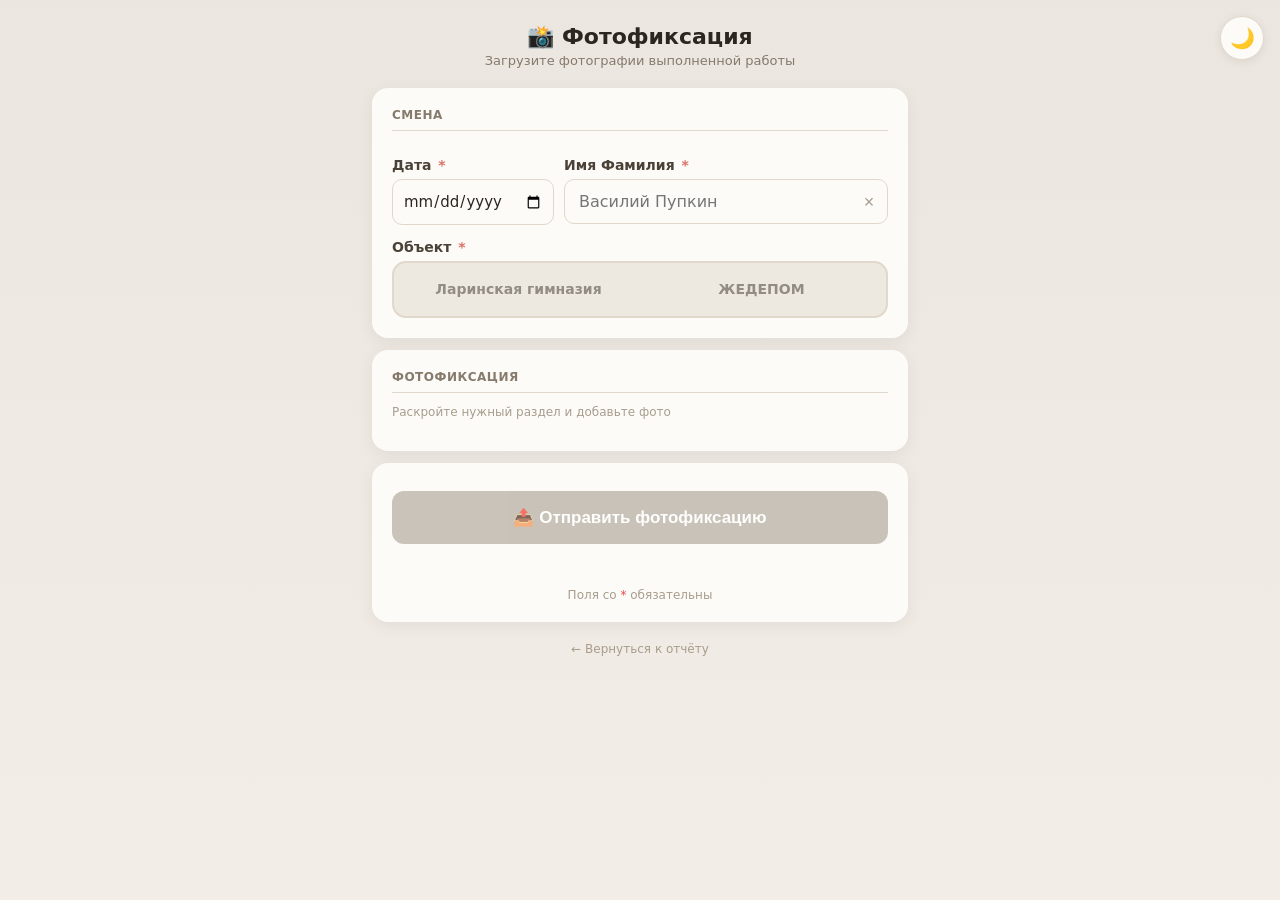
==== photos.html @ bc59283d "Create photos.html" ====
<!DOCTYPE html>
<html lang="ru">
<head>
<meta charset="UTF-8">
<meta name="viewport" content="width=device-width, initial-scale=1">
<title>Фотофиксация</title>
<link rel="stylesheet" href="style.css">
</head>
<body>

<button class="theme-toggle" id="theme-toggle" type="button" title="Сменить тему">
  <span id="theme-icon">🌙</span>
</button>

<div class="header">
  <h1>📸 Фотофиксация</h1>
  <p>Загрузите фотографии выполненной работы</p>
</div>

<!-- ============ КАРТОЧКА 1: СМЕНА ============ -->
<div class="card">
  <div class="section-title">Смена</div>

  <div class="row">
    <div class="col-1">
      <label>Дата <span class="req-star">*</span></label>
      <input type="date" id="date" class="req-field">
    </div>
    <div class="col-2">
      <label>Имя Фамилия <span class="req-star">*</span></label>
      <div class="field-with-clear">
        <input type="text" id="name" class="req-field"
               placeholder="Василий Пупкин"
               autocomplete="name" autocapitalize="words" spellcheck="false"
               maxlength="40">
        <button type="button" class="field-clear" id="clear-name" title="Очистить">×</button>
      </div>
      <div class="field-error" id="err-name">Введите Имя и Фамилию — ровно 2 слова</div>
    </div>
  </div>

  <label>Объект <span class="req-star">*</span></label>
  <div class="segmented" id="object-segmented">
    <input type="hidden" id="object" class="req-field" value="">
    <span class="segmented-hint">🔒 Введите имя</span>
    <button type="button" class="segmented-btn" data-value="Ларинская гимназия">Ларинская гимназия</button>
    <button type="button" class="segmented-btn" data-value="ЖЕДЕПОМ">ЖЕДЕПОМ</button>
  </div>
  <div class="field-error" id="err-object">Заполните это поле</div>
</div>

<!-- ============ КАРТОЧКА 2: ФОТОФИКСАЦИЯ ============ -->
<div class="card" id="photo-works-card">
  <div class="section-title">Фотофиксация</div>
  <p class="hint-small" style="margin:0 0 12px">
    Раскройте нужный раздел и добавьте фото
  </p>
  <div id="photo-works-container"></div>
</div>

<!-- ============ КАРТОЧКА 3: ОТПРАВКА ============ -->
<div class="card">
  <button class="submit" id="btn-send" onclick="sendPhotos()" disabled>📤 Отправить фотофиксацию</button>
  <div id="msg"></div>
  <p class="hint">Поля со <span style="color:#ef4444">*</span> обязательны</p>
</div>

<div class="footer">
  <a href="index.html" style="color: var(--text-hint); text-decoration: none;">
    ← Вернуться к отчёту
  </a>
</div>

<!-- ============ ЭКРАН ПРОВЕРКИ ============ -->
<div class="review-overlay" id="review-overlay">
  <div class="review-modal">
    <div class="review-header">
      <div class="review-title">Проверьте фотофиксацию</div>
      <div class="review-subtitle" id="review-subtitle">—</div>
    </div>
    <div class="review-body" id="review-body"></div>
    <div class="review-footer">
      <button type="button" class="review-btn review-btn-edit" id="review-edit">✏️ Изменить</button>
      <button type="button" class="review-btn review-btn-send" id="review-send">✅ Отправить</button>
    </div>
  </div>
</div>

<!-- ============ ПРОГРЕСС (БЛОКИРУЮЩИЙ) ============ -->
<div class="progress-overlay" id="progress-overlay">
  <div class="progress-spinner"></div>
  <div class="progress-title">Загружаем фото</div>
  <div class="progress-counter" id="progress-counter">0 из 0</div>
</div>

<!-- ============ ОКНО УСПЕХА ============ -->
<div class="success-overlay" id="success-overlay">
  <div class="success-box">
    <div class="success-check">✓</div>
    <div class="success-title">Фотографии отправлены</div>
    <div class="success-sub" id="success-sub"></div>
    <button type="button" class="success-btn" id="success-close" title="Закрыть">👍</button>
    <div class="success-hint">Нажмите, чтобы закрыть</div>
  </div>
</div>

<div class="toast" id="toast"></div>

<script src="photos.js"></script>
</body>
</html>
---- style.css ----
/* ============================================ */
/*  ТЕМА — ПЕРЕМЕННЫЕ                           */
/* ============================================ */
:root {
  --bg-grad-1: #ebe6df;
  --bg-grad-2: #f2ede6;
  --card-bg: #fdfbf7;
  --card-shadow: 0 4px 16px rgba(80, 70, 60, .08);
  --text-main: #2b2620;
  --text-label: #4a4137;
  --text-title: #857a6c;
  --text-hint: #a89d8e;
  --border: #e0d8cb;
  --border-focus: #4f7dd6;
  --input-bg: #fdfbf7;
  --input-disabled-bg: #ede8e0;
  --input-disabled-color: #a89d8e;
  --input-disabled-border: #d8cfc0;
  --red-bg: #fbeeec;
  --red-border: #d97368;
  --red-shadow: rgba(217, 115, 104, .10);
  --red-focus: #c2544a;
  --green-bg: #eaf3eb;
  --green-border: #6ea878;
  --green-shadow: rgba(110, 168, 120, .08);
  --green-focus: #548960;
  --yellow-bg: #fbf1d4;
  --yellow-border: #d9a94a;
  --yellow-shadow: rgba(217, 169, 74, .12);
  --yellow-text: #7a5a10;
  --btn-from: #4f7dd6;
  --btn-to: #3c66b8;
  --btn-shadow: rgba(79, 125, 214, .3);
  --toggle-bg: #fdfbf7;
  --toggle-border: #e0d8cb;
  --toggle-shadow: 0 2px 8px rgba(80, 70, 60, .10);
  --hover-bg: rgba(79, 125, 214, .08);
}

body.dark {
  --bg-grad-1: #1c2029;
  --bg-grad-2: #232833;
  --card-bg: #2a303b;
  --card-shadow: 0 4px 16px rgba(0, 0, 0, .30);
  --text-main: #e6e3dd;
  --text-label: #c4c0b8;
  --text-title: #8f8b83;
  --text-hint: #6e6a63;
  --border: #3a4150;
  --border-focus: #6a9bea;
  --input-bg: #1f242e;
  --input-disabled-bg: #2a303b;
  --input-disabled-color: #6e6a63;
  --input-disabled-border: #3a4150;
  --red-bg: #3a2523;
  --red-border: #e0796e;
  --red-shadow: rgba(224, 121, 110, .18);
  --red-focus: #f08a7f;
  --green-bg: #1e2e24;
  --green-border: #6ea878;
  --green-shadow: rgba(110, 168, 120, .18);
  --green-focus: #82c48e;
  --yellow-bg: #3a2e14;
  --yellow-border: #d9a94a;
  --yellow-shadow: rgba(217, 169, 74, .20);
  --yellow-text: #f0c46a;
  --btn-from: #5b8be0;
  --btn-to: #4a76c8;
  --btn-shadow: rgba(91, 139, 224, .4);
  --toggle-bg: #2a303b;
  --toggle-border: #3a4150;
  --toggle-shadow: 0 2px 8px rgba(0, 0, 0, .4);
  --hover-bg: rgba(106, 155, 234, .12);
}

* { box-sizing: border-box; -webkit-tap-highlight-color: transparent; }

body {
  font-family: -apple-system, BlinkMacSystemFont, system-ui, sans-serif;
  max-width: 560px;
  margin: 0 auto;
  padding: 12px;
  background: linear-gradient(180deg, var(--bg-grad-1) 0%, var(--bg-grad-2) 100%);
  background-attachment: fixed;
  color: var(--text-main);
  min-height: 100vh;
  transition: background .3s, color .3s;
}
body.app-blocked { overflow: hidden; overscroll-behavior: none; }

/* ============================================ */
/*  КНОПКИ-ИНСТРУМЕНТЫ                           */
/* ============================================ */
.theme-toggle {
  position: fixed;
  top: 16px; right: 16px;
  width: 44px; height: 44px;
  border-radius: 50%;
  border: 1.5px solid var(--toggle-border);
  background: var(--toggle-bg);
  box-shadow: var(--toggle-shadow);
  cursor: pointer;
  font-size: 20px;
  display: flex; align-items: center; justify-content: center;
  z-index: 200;
  transition: transform .15s, background .2s, border-color .2s;
}
.theme-toggle:hover { transform: scale(1.08); }
.theme-toggle:active { transform: scale(.94); }

.scroll-top {
  position: fixed;
  bottom: 20px; right: 16px;
  width: 48px; height: 48px;
  border-radius: 50%;
  border: 1.5px solid var(--border);
  background: var(--card-bg);
  color: var(--text-main);
  font-size: 22px; font-weight: 700; line-height: 1;
  display: none;
  align-items: center; justify-content: center;
  cursor: pointer;
  box-shadow: 0 4px 16px rgba(15, 23, 42, .18);
  z-index: 150;
}
.scroll-top.show { display: flex; }
.scroll-top:active { transform: scale(.94); }
body.dark .scroll-top { box-shadow: 0 4px 16px rgba(0, 0, 0, .5); }

/* ============================================ */
/*  ПРОГРЕСС                                     */
/* ============================================ */
.progress-overlay {
  position: fixed;
  inset: 0;
  display: none;
  flex-direction: column;
  align-items: center;
  justify-content: center;
  gap: 20px;
  background: rgba(15, 23, 42, .72);
  backdrop-filter: blur(4px);
  -webkit-backdrop-filter: blur(4px);
  z-index: 500;
  color: #fff;
  padding: 20px;
}
.progress-overlay.show { display: flex; }

.progress-spinner {
  width: 64px; height: 64px;
  border-radius: 50%;
  border: 5px solid rgba(255, 255, 255, .22);
  border-top-color: #ffffff;
  animation: spin .9s linear infinite;
}
@keyframes spin { to { transform: rotate(360deg); } }

.progress-title { font-size: 22px; font-weight: 700; letter-spacing: .5px; }
.progress-counter { font-size: 16px; font-weight: 600; opacity: .9; font-variant-numeric: tabular-nums; }

/* ============================================ */
/*  ОБЩИЙ КАРКАС                                 */
/* ============================================ */
.header { text-align: center; padding: 12px 0 20px; }
.header h1 { font-size: 22px; margin: 0 0 4px; color: var(--text-main); }
.header p { font-size: 13px; color: var(--text-title); margin: 0; }

.card {
  background: var(--card-bg);
  padding: 20px;
  border-radius: 16px;
  box-shadow: var(--card-shadow);
  margin-bottom: 12px;
  transition: background .3s, box-shadow .3s;
}

.section-title {
  font-size: 12px; font-weight: 700; letter-spacing: .5px;
  text-transform: uppercase; color: var(--text-title);
  margin: 0 0 12px; padding-bottom: 8px;
  border-bottom: 1px solid var(--border);
}

.section-subtitle {
  font-size: 12px; font-weight: 700; letter-spacing: .5px;
  text-transform: uppercase; color: var(--text-title);
  margin: 18px 0 10px; padding-bottom: 6px;
  border-bottom: 1px dashed var(--border);
}

/* ============================================ */
/*  ПОЛЯ / LABEL                                 */
/* ============================================ */
label {
  display: block;
  margin-top: 14px; margin-bottom: 6px;
  font-weight: 600; font-size: 14px;
  color: var(--text-label);
}
.req-star { color: #d97368; margin-left: 2px; }

input[type="text"], input[type="date"], input[type="number"], textarea {
  width: 100%;
  padding: 12px 14px;
  border: 1.5px solid var(--border);
  border-radius: 10px;
  font-size: 16px;
  font-family: inherit;
  background: var(--input-bg);
  color: var(--text-main);
  transition: border-color .2s, box-shadow .2s, background .2s, color .2s;
}
input[type="text"]:focus, input[type="date"]:focus,
input[type="number"]:focus, textarea:focus {
  outline: none;
  border-color: var(--border-focus);
  box-shadow: 0 0 0 3px rgba(79, 125, 214, .18);
}
input[type="date"] { padding: 12px 10px; font-size: 15px; }
body.dark input[type="date"]::-webkit-calendar-picker-indicator { filter: invert(1); }

input:disabled, textarea:disabled {
  background: var(--input-disabled-bg);
  color: var(--input-disabled-color);
  cursor: not-allowed;
  border: 1.5px dashed var(--input-disabled-border);
  box-shadow: none;
  font-style: italic;
}
input:disabled::placeholder { color: var(--input-disabled-color); font-style: italic; }

input.req-field.is-empty {
  background: var(--red-bg);
  border-color: var(--red-border);
  border-width: 2px;
  box-shadow: 0 0 0 3px var(--red-shadow);
}
input.req-field.is-empty:focus { border-color: var(--red-focus); }
input.req-field.is-filled {
  background: var(--green-bg);
  border-color: var(--green-border);
  border-width: 2px;
  box-shadow: 0 0 0 3px var(--green-shadow);
}
input.req-field.is-invalid {
  background: var(--red-bg);
  border-color: var(--red-border);
  border-width: 2px;
}

.row { display: flex; gap: 10px; align-items: flex-start; }
.row > .col-1 { flex: 1 1 0; min-width: 0; }
.row > .col-2 { flex: 2 1 0; min-width: 0; }

@media (max-width: 520px) {
  .row > .col-1 { flex: 0 0 88px; max-width: 88px; }
  .row > .col-2 { flex: 1 1 auto; min-width: 0; }
  #date {
    padding: 12px 2px;
    font-size: 11px;
    min-width: 0;
    max-width: 88px;
    letter-spacing: 0;
  }
  body.dark input[type="date"]::-webkit-calendar-picker-indicator {
    margin-left: 0;
    padding: 0;
  }
}

.field-with-clear { position: relative; display: block; }
.field-with-clear input { width: 100%; padding-right: 38px; }
.field-with-clear .field-clear {
  position: absolute; right: 6px; top: 50%; transform: translateY(-50%);
}
.field-clear {
  width: 26px; height: 26px; padding: 0;
  border: none; background: transparent;
  color: var(--text-hint); font-size: 18px; font-weight: 500; line-height: 1;
  cursor: pointer; border-radius: 50%;
  display: inline-flex; align-items: center; justify-content: center;
  flex-shrink: 0;
  transition: background .15s, color .15s;
}
.field-clear:hover { background: var(--input-disabled-bg); color: var(--text-main); }

input.req-field.is-partial,
.mentor-name-input.is-partial {
  background: var(--yellow-bg);
  border-color: var(--yellow-border);
  border-width: 2px;
  box-shadow: 0 0 0 3px var(--yellow-shadow);
  color: var(--yellow-text);
  font-style: normal;
}
.mentor-name-input.is-empty {
  background: var(--red-bg);
  border-color: var(--red-border);
  border-width: 2px;
  box-shadow: 0 0 0 3px var(--red-shadow);
}
.mentor-name-input.is-filled {
  background: var(--green-bg);
  border-color: var(--green-border);
  border-width: 2px;
  box-shadow: 0 0 0 3px var(--green-shadow);
}

.field-error {
  display: none;
  font-size: 13px; color: #c2544a; font-weight: 600;
  margin-top: 4px;
}
.field-error.show { display: block; }
.hint-small { font-size: 12px; color: var(--text-hint); margin-top: 4px; }

/* ============================================ */
/*  SEGMENTED CONTROL                            */
/* ============================================ */
.segmented {
  display: flex; gap: 6px; width: 100%;
  padding: 6px;
  border: 2px solid var(--border);
  border-radius: 14px;
  background: var(--input-disabled-bg);
  transition: border-color .2s, box-shadow .2s, background .2s;
}
.segmented-btn {
  flex: 1 1 0; min-width: 0;
  padding: 12px 6px;
  border: none; border-radius: 10px;
  background: transparent;
  color: var(--text-label);
  font-family: inherit; font-size: 14px;
  font-weight: 600; line-height: 1.2;
  text-align: center; cursor: pointer;
  user-select: none;
  -webkit-appearance: none; appearance: none;
  opacity: .55;
  word-break: break-word; overflow-wrap: break-word;
  transition: background .18s, color .18s, opacity .18s, box-shadow .2s, transform .1s;
}
.segmented-btn:hover:not(.active) {
  opacity: .85; color: var(--text-main); background: var(--hover-bg);
}
.segmented-btn:active { transform: scale(.97); }
.segmented-btn.active {
  background: linear-gradient(135deg, var(--btn-from), var(--btn-to));
  color: #fff; opacity: 1; font-weight: 700;
  box-shadow: 0 2px 8px var(--btn-shadow);
}
.segmented-btn:disabled {
  opacity: .45; cursor: not-allowed;
}
.segmented.is-empty {
  border-color: var(--red-border);
  background: var(--red-bg);
  box-shadow: 0 0 0 3px var(--red-shadow);
}
.segmented.is-empty .segmented-btn:not(.active) { color: #c2544a; opacity: .8; }
.segmented.is-empty .segmented-btn:not(.active):hover { background: rgba(217, 115, 104, .1); }
body.dark .segmented.is-empty .segmented-btn:not(.active) { color: #f0a5a5; }
.segmented.is-filled {
  border-color: var(--green-border);
  box-shadow: 0 0 0 3px var(--green-shadow);
}

.segmented-hint {
  display: none;
  width: 100%;
  padding: 12px 8px;
  text-align: center;
  font-size: 14px; font-style: italic;
  color: var(--text-hint);
  user-select: none;
}
.segmented.segmented-disabled {
  background: var(--input-disabled-bg);
  border-style: dashed;
  border-color: var(--input-disabled-border);
  box-shadow: none;
}
.segmented.segmented-disabled .segmented-hint { display: block; }
.segmented.segmented-disabled .segmented-btn  { display: none; }

.segmented.segmented-floors {
  flex-direction: row;
  flex-wrap: wrap;
  align-items: stretch;
  gap: 4px;
}
.segmented.segmented-floors .segmented-btn {
  flex: 1 1 auto;
  min-width: 48px;
  padding: 10px 6px;
  font-size: 13px;
}
.segmented.segmented-floors .segmented-hint { flex: 1 1 100%; }

/* ============================================ */
/*  АНИМАЦИИ                                     */
/* ============================================ */
@keyframes shake {
  0%, 100% { transform: translateX(0); }
  20% { transform: translateX(-6px); }
  40% { transform: translateX(6px); }
  60% { transform: translateX(-4px); }
  80% { transform: translateX(4px); }
}
.shake { animation: shake .45s ease-in-out; }

@keyframes pulseAttention {
  0%, 100% { box-shadow: 0 0 0 4px rgba(217, 115, 104, .25); }
  50%      { box-shadow: 0 0 0 8px rgba(217, 115, 104, .65); }
}
.pulse-attention {
  animation: pulseAttention 0.6s ease-in-out 3;
  box-shadow: 0 0 0 4px rgba(217, 115, 104, .55) !important;
  border-color: #d97368 !important;
  border-radius: 10px;
}

/* ============================================ */
/*  ДОП. РАБОТЫ — ЗАБЛОКИРОВАННЫЙ БЛОК            */
/* ============================================ */
#additional-card.additional-block-disabled {
  opacity: .55;
  pointer-events: none;
}
#additional-card.additional-block-disabled::after {
  content: 'Сначала укажите имя и объект';
  display: block; margin-top: 12px;
  font-size: 11px; font-style: italic; color: var(--text-hint);
}
.additional-fields { display: flex; flex-direction: column; gap: 12px; }

/* ============================================ */
/*  АККОРДЕОН ОСНОВНЫХ РАБОТ                    */
/* ============================================ */
.accordion-item { margin-bottom: 10px; border-radius: 12px; }

.accordion-header {
  position: sticky;
  top: 0; z-index: 10;
  width: 100%;
  padding: 18px 16px;
  border: none; border-radius: 12px;
  background: linear-gradient(135deg, var(--input-disabled-bg), var(--input-bg));
  color: var(--text-main);
  font-family: inherit; font-size: 16px; font-weight: 700; letter-spacing: .3px;
  cursor: pointer;
  display: flex; align-items: center; gap: 12px;
  transition: filter .15s, transform .1s, box-shadow .15s;
  box-shadow: 0 2px 6px rgba(15, 23, 42, .06);
}
body.dark .accordion-header { box-shadow: 0 2px 6px rgba(0, 0, 0, .3); }
.accordion-header:hover:not(:disabled) { filter: brightness(1.05); }
.accordion-header:active:not(:disabled) { transform: scale(.99); }
.accordion-header:disabled {
  opacity: .45; cursor: not-allowed; box-shadow: none;
}

.accordion-header-demontazh {
  background: linear-gradient(135deg, #e8965a, #cc6f2b);
  color: #fff;
  box-shadow: 0 4px 14px rgba(204, 111, 43, .3);
}
body.dark .accordion-header-demontazh {
  background: linear-gradient(135deg, #cc6f2b, #a85818);
}
.accordion-header-montazh {
  background: linear-gradient(135deg, #6c9adc, #3d6bb0);
  color: #fff;
  box-shadow: 0 4px 14px rgba(61, 107, 176, .3);
}
body.dark .accordion-header-montazh {
  background: linear-gradient(135deg, #3d6bb0, #2e5a9a);
}

.acc-emoji { font-size: 20px; }
.acc-label { flex: 1 1 auto; text-align: left; }
.acc-arrow {
  font-size: 14px;
  transition: transform .25s ease;
  opacity: .9;
}
.accordion-header.expanded .acc-arrow { transform: rotate(180deg); }

.accordion-body {
  display: none;
  padding: 16px 4px 4px;
  animation: accOpen .25s ease;
}
.accordion-body.open { display: block; }

@keyframes accOpen {
  from { opacity: 0; transform: translateY(-6px); }
  to   { opacity: 1; transform: translateY(0); }
}

.accordion-item.main-block-locked .accordion-body {
  pointer-events: none;
  opacity: .5;
  user-select: none;
}
.accordion-item.main-block-locked .accordion-body input,
.accordion-item.main-block-locked .accordion-body button {
  cursor: not-allowed;
}
.accordion-item.main-block-locked .accordion-body::before {
  content: '🔒 Введите имя и объект';
  display: block;
  text-align: center;
  font-size: 12px; font-style: italic;
  color: var(--text-hint);
  padding: 8px 0 4px;
}

/* ============================================ */
/*  КНОПКА «ДОБАВИТЬ В ЖУРНАЛ»                   */
/* ============================================ */
.btn-add-journal {
  width: 100%;
  padding: 18px 16px;
  background: linear-gradient(135deg, #5fb26e, #3f8a4d);
  color: #fff;
  border: none; border-radius: 12px;
  font-family: inherit; font-size: 17px; font-weight: 700; letter-spacing: .3px;
  cursor: pointer;
  box-shadow: 0 4px 14px rgba(63, 138, 77, .35);
  transition: transform .1s, box-shadow .15s, filter .15s;
}
.btn-add-journal:hover:not(:disabled) { box-shadow: 0 6px 20px rgba(63, 138, 77, .5); filter: brightness(1.05); }
.btn-add-journal:active:not(:disabled) { transform: scale(.98); }
.btn-add-journal:disabled {
  cursor: not-allowed; opacity: .7; filter: grayscale(.3);
}
body.dark .btn-add-journal {
  background: linear-gradient(135deg, #5fb26e, #2f6e3d);
  box-shadow: 0 4px 14px rgba(63, 138, 77, .45);
}
body.dark .btn-add-journal:hover:not(:disabled) {
  box-shadow: 0 6px 20px rgba(63, 138, 77, .6);
}
#add-journal-card { padding: 14px; }

/* ============================================ */
/*  ЖУРНАЛ                                      */
/* ============================================ */
.journal-building-title {
  font-size: 11px; font-weight: 700; letter-spacing: .8px;
  text-transform: uppercase; color: var(--border-focus);
  margin: 14px 0 8px; padding-bottom: 6px;
  border-bottom: 1px dashed var(--border);
}
.journal-building-title:first-child { margin-top: 0; }

.journal-subsection-title {
  font-size: 11px; font-weight: 700; letter-spacing: .5px;
  color: var(--text-title);
  margin: 10px 0 6px; padding-left: 2px;
}

.journal-count { font-weight: 700; color: var(--border-focus); margin-left: 4px; }
.journal-empty {
  text-align: center; padding: 24px 8px;
  font-size: 13px; color: var(--text-hint); font-style: italic;
}
.journal-entry {
  border: 1.5px solid var(--border);
  border-radius: 12px;
  padding: 12px;
  margin-bottom: 10px;
  background: var(--input-disabled-bg);
  transition: border-color .2s, background .2s;
}
.journal-entry:last-child { margin-bottom: 0; }
.journal-entry-header {
  display: flex; align-items: flex-start; justify-content: space-between;
  gap: 8px; margin-bottom: 6px;
}
.journal-entry-title {
  font-size: 14px; font-weight: 700; color: var(--text-main);
  flex: 1 1 auto; word-break: break-word;
}
.journal-entry-actions { display: flex; gap: 6px; flex: 0 0 auto; }
.journal-btn {
  width: 32px; height: 32px;
  border: 1.5px solid var(--border); border-radius: 8px;
  background: var(--card-bg); cursor: pointer; font-size: 14px;
  display: flex; align-items: center; justify-content: center;
  transition: background .15s, border-color .15s, transform .1s;
}
.journal-btn:hover { border-color: var(--border-focus); }
.journal-btn:active { transform: scale(.94); }
.journal-btn-edit:hover { background: var(--hover-bg); }
.journal-btn-del:hover { background: var(--red-bg); border-color: var(--red-border); }
.journal-entry-meta {
  font-size: 12px; font-weight: 600; color: var(--border-focus); margin-bottom: 8px;
}
.journal-entry-materials {
  display: flex; flex-direction: column; gap: 4px;
  padding-top: 6px; border-top: 1px dashed var(--border);
}
.journal-entry-mat {
  display: flex; justify-content: space-between; gap: 8px;
  font-size: 12px; color: var(--text-label);
}
.jm-name {
  flex: 1 1 auto; min-width: 0;
  overflow: hidden; text-overflow: ellipsis; white-space: nowrap;
}
.jm-qty { flex: 0 0 auto; font-weight: 700; color: var(--text-main); white-space: nowrap; }

/* ============================================ */
/*  ОТПРАВКА / MSG                               */
/* ============================================ */
button.submit {
  margin-top: 8px; width: 100%; padding: 16px;
  background: linear-gradient(135deg, var(--btn-from), var(--btn-to));
  color: #fff; border: none; border-radius: 12px;
  font-size: 17px; font-weight: 700; cursor: pointer;
  box-shadow: 0 4px 12px var(--btn-shadow);
  transition: transform .1s;
}
button.submit:active:not(:disabled) { transform: scale(.98); }
button.submit:disabled {
  background: #b8b0a4; box-shadow: none; cursor: not-allowed; opacity: .75;
}
body.dark button.submit:disabled { background: #4a4d56; }

#msg {
  margin-top: 14px; text-align: center; font-weight: 600;
  min-height: 22px; font-size: 15px;
}
.ok { color: #3f8a4d; }
body.dark .ok { color: #82c48e; }
.err { color: #c2544a; }
body.dark .err { color: #f08a7f; }

.hint { text-align: center; font-size: 12px; color: var(--text-hint); margin: 8px 0 0; }
.footer { text-align: center; padding: 8px 0 24px; font-size: 12px; color: var(--text-hint); }

body, .card, input, label, .section-title {
  transition: background-color .3s, color .3s, border-color .3s;
}

input[type="date"].is-old-date {
  background: #fbf1d4; border-color: #d9a94a; border-width: 2px;
  box-shadow: 0 0 0 3px rgba(217, 169, 74, .12);
  color: #7a5a10; font-weight: 600;
}
body.dark input[type="date"].is-old-date {
  background: #3a2e14; border-color: #d9a94a; color: #f0c46a;
  box-shadow: 0 0 0 3px rgba(217, 169, 74, .18);
}

.toast {
  position: fixed; bottom: 80px; left: 50%;
  transform: translateX(-50%) translateY(120px);
  background: #3f8a4d; color: #fff;
  padding: 12px 20px; border-radius: 10px;
  font-size: 14px; font-weight: 600;
  box-shadow: 0 8px 24px rgba(0, 0, 0, .25);
  z-index: 300; opacity: 0; pointer-events: none;
  transition: transform .3s ease, opacity .3s ease;
  max-width: 90vw; text-align: center;
}
.toast.show { transform: translateX(-50%) translateY(0); opacity: 1; }
body.dark .toast { background: #5fb26e; color: #16281a; }

/* ============================================ */
/*  ПОМЕЩЕНИЯ / ПРЕФИКС                          */
/* ============================================ */
.room-wrap { display: flex; align-items: stretch; gap: 6px; }
.room-wrap input.req-field { flex: 1 1 0; min-width: 0; }
.room-prefix {
  display: inline-flex; align-items: center;
  padding: 0 10px; border-radius: 10px;
  background: var(--input-disabled-bg);
  border: 1.5px solid var(--border);
  color: var(--text-label);
  font-size: 16px; font-weight: 700;
  user-select: none; flex-shrink: 0;
}

.zadelka-separator {
  margin: 16px 0 4px; padding: 6px 0;
  font-size: 12px; font-weight: 700; letter-spacing: .5px;
  text-transform: uppercase; color: var(--border-focus);
  border-top: 1px dashed var(--border);
}

.zadelka-remove-btn {
  display: inline-flex; align-items: center;
  padding: 4px 10px; margin-bottom: 8px;
  border: 1.5px solid var(--red-border); border-radius: 8px;
  background: var(--red-bg); color: var(--red-border);
  font-family: inherit; font-size: 12px; font-weight: 600;
  cursor: pointer; transition: background .15s, transform .1s;
}
.zadelka-remove-btn:hover { background: rgba(217, 115, 104, .18); }
.zadelka-remove-btn:active { transform: scale(.97); }

/* ============================================ */
/*  КНОПКИ ЭТАЖЕЙ / ОБЛАСТИ                      */
/* ============================================ */
.loc-floor-btn {
  flex: 0 0 auto;
  padding: 6px 10px;
  border: 1.5px solid var(--border);
  border-radius: 8px;
  background: var(--input-bg);
  color: var(--text-label);
  font-family: inherit; font-size: 12px; font-weight: 600;
  cursor: pointer;
  transition: background .15s, border-color .15s, color .15s, transform .1s;
}
.loc-floor-btn:hover { background: var(--hover-bg); }
.loc-floor-btn:active { transform: scale(.96); }
.loc-floor-btn.active {
  background: linear-gradient(135deg, var(--btn-from), var(--btn-to));
  border-color: transparent;
  color: #fff;
  box-shadow: 0 2px 6px var(--btn-shadow);
}
.loc-floor-btn.is-empty {
  border-color: var(--red-border);
  background: var(--red-bg);
}
.loc-floor-btn:disabled {
  opacity: .45; cursor: not-allowed;
}

.loc-room-input {
  width: auto;
  min-width: 84px;
  max-width: 100%;
  flex: 1 1 auto;
  padding: 6px 8px;
  border: 1.5px solid var(--border);
  border-radius: 8px;
  background: var(--input-bg);
  color: var(--text-main);
  font-family: inherit; font-size: 13px; font-weight: 600;
  text-align: left;
  transition: border-color .15s, background .15s, box-shadow .15s;
}
.loc-room-input:focus {
  outline: none;
  border-color: var(--border-focus);
  box-shadow: 0 0 0 3px rgba(79, 125, 214, .18);
}
.loc-room-input.is-empty {
  border-color: var(--red-border);
  background: var(--red-bg);
  border-width: 2px;
  box-shadow: 0 0 0 3px var(--red-shadow);
}
.loc-room-input:disabled {
  background: var(--input-disabled-bg);
  color: var(--input-disabled-color);
  border-style: dashed;
  font-style: italic;
}

@media (max-width: 520px) {
  .loc-room-input { min-width: 60px; }
  .loc-floor-btn { padding: 6px 8px; font-size: 11px; }

  .mat-line-room { flex: 1 1 100%; }

  .mat-line-qty {
    flex: 1 1 100%;
    justify-content: flex-start;
    flex-wrap: nowrap;
  }

  input.variant-input {
    flex: 0 0 44px; width: 44px; min-width: 44px; max-width: 44px;
    padding: 6px 2px;
    font-size: 13px;
  }
  .qty-btn { flex: 0 0 22px; width: 22px; height: 28px; font-size: 14px; }
  .variant-unit { flex: 0 0 14px; width: 14px; font-size: 11px; }
}

/* ============================================ */
/*  КОЛИЧЕСТВО / КНОПКИ ± / ПОЛЕ ВВОДА            */
/* ============================================ */
.qty-btn {
  flex: 0 0 26px; width: 26px; height: 30px; padding: 0;
  border: 1.5px solid var(--border); border-radius: 8px;
  background: var(--input-bg); color: var(--text-main);
  font-family: inherit; font-size: 16px; font-weight: 700; line-height: 1;
  cursor: pointer; display: inline-flex; align-items: center; justify-content: center;
  transition: background .15s, border-color .15s, color .15s, transform .1s;
}
.qty-btn:hover:not(:disabled) { background: var(--hover-bg); border-color: var(--border-focus); color: var(--border-focus); }
.qty-btn:active:not(:disabled) { transform: scale(.9); }
.qty-btn:disabled { opacity: .35; cursor: not-allowed; }

.variant-line {
  position: relative;
  display: flex; align-items: center; gap: 6px;
  padding-top: 12px; min-height: 44px; min-width: 0;
}

input.variant-input {
  flex: 0 0 56px; width: 56px; min-width: 56px; max-width: 56px;
  padding: 8px 4px; border: 1.5px solid var(--border); border-radius: 8px;
  background: var(--input-bg); color: var(--text-main);
  font-family: inherit; font-size: 14px; font-weight: 600;
  text-align: right; letter-spacing: .3px;
  transition: border-color .2s, box-shadow .2s, background .2s;
  -moz-appearance: textfield; appearance: textfield;
}
input.variant-input::-webkit-outer-spin-button,
input.variant-input::-webkit-inner-spin-button {
  -webkit-appearance: none; margin: 0;
}
input.variant-input:focus {
  outline: none; border-color: var(--border-focus);
  box-shadow: 0 0 0 3px rgba(79, 125, 214, .18);
}
input.variant-input::placeholder { color: var(--text-hint); text-align: center; }
input.variant-input.is-empty {
  border-color: var(--red-border);
  background: var(--red-bg);
  border-width: 2px;
  box-shadow: 0 0 0 3px var(--red-shadow);
}

.variant-clear-btn {
  flex: 0 0 22px; width: 22px; height: 22px; padding: 0;
  border: none; background: transparent;
  color: var(--text-hint); font-size: 16px; font-weight: 500; line-height: 1;
  cursor: pointer; border-radius: 50%;
  display: inline-flex; align-items: center; justify-content: center;
  transition: background .15s, color .15s;
}
.variant-clear-btn:hover { background: var(--input-disabled-bg); color: var(--text-main); }

.variant-unit { flex: 0 0 18px; width: 18px; font-size: 12px; color: var(--text-hint); text-align: left; }

/* ============================================ */
/*  МАТЕРИАЛ — КАРТОЧКА / ШАПКА / СТРОКИ         */
/* ============================================ */
.mat-card {
  padding: 12px 0 14px;
  border-bottom: 1px dashed var(--border);
}
.mat-card:last-child { border-bottom: none; }

.mat-head {
  display: flex;
  align-items: center;
  justify-content: space-between;
  gap: 8px;
  flex-wrap: wrap;
  margin-bottom: 8px;
}
.mat-head-left {
  display: flex;
  align-items: center;
  gap: 4px;
  flex-wrap: wrap;
  flex: 1 1 auto;
  min-width: 0;
  order: 1;
}
.mat-head-left .mat-head-name {
  font-size: 12px; font-weight: 700;
  color: var(--text-label);
  line-height: 1.3;
  flex: 0 1 auto;
  min-width: 0;
}
.mat-head-left .variant-for,
.mat-head-left .variant-system { flex: 0 0 auto; }
.mat-head-right {
  display: flex; align-items: center; gap: 4px; flex-wrap: wrap;
  flex: 0 0 auto; order: 2;
}
.mat-head-right .variant-badge,
.mat-head-right .variant-prefix { flex: 0 0 auto; }

.mat-rows { display: flex; flex-direction: column; gap: 8px; }

.mat-row {
  position: relative;
  padding: 10px;
  background: var(--input-disabled-bg);
  border-radius: 10px;
  border: 1px solid var(--border);
}

.mat-row-del {
  position: absolute;
  top: 6px; right: 6px;
  width: 24px; height: 24px;
  border: none; border-radius: 50%;
  background: transparent;
  color: var(--text-hint);
  font-size: 16px; line-height: 1;
  cursor: pointer;
  display: flex; align-items: center; justify-content: center;
  transition: background .15s, color .15s;
}
.mat-row-del:hover { background: var(--red-bg); color: var(--red-border); }

.mat-row-num {
  font-size: 11px; font-weight: 700; letter-spacing: .4px;
  color: var(--text-hint);
  text-transform: uppercase;
  margin-bottom: 6px;
}

.mat-line {
  display: flex; flex-wrap: wrap; align-items: center;
  gap: 6px; margin-top: 6px;
}
.mat-line-label {
  font-size: 11px; font-weight: 600;
  color: var(--text-hint);
  white-space: nowrap; flex: 0 0 auto;
}
.mat-line-floors {
  display: flex; flex-wrap: wrap; gap: 4px; flex: 1 1 auto;
}
.mat-line-room {
  flex: 1 1 auto; min-width: 0;
  display: flex; align-items: center; gap: 4px;
}
.mat-line-room .room-prefix {
  padding: 0 8px; height: 32px; font-size: 13px;
}
.mat-line-qty {
  display: flex; align-items: center; gap: 4px;
  flex: 0 0 auto;
  flex-wrap: nowrap;
}
.mat-line-corp {
  display: flex; flex-wrap: wrap; gap: 4px;
  flex: 1 1 auto;
}

.mat-line-corp.is-empty,
.mat-line-floors.is-empty {
  border: 2px dashed var(--red-border);
  border-radius: 8px;
  padding: 4px 8px;
  background: var(--red-bg);
  box-shadow: 0 0 0 3px var(--red-shadow);
}

.mat-add-floor {
  margin-top: 8px;
  width: 100%;
  padding: 10px 14px;
  background: var(--input-bg);
  border: 1.5px dashed var(--border-focus);
  color: var(--border-focus);
  border-radius: 10px;
  font-family: inherit; font-size: 13px; font-weight: 600;
  cursor: pointer;
  transition: background .15s, transform .1s;
}
.mat-add-floor:hover { background: var(--hover-bg); }
.mat-add-floor:active { transform: scale(.98); }
.mat-add-floor.hidden { display: none; }

/* ============================================ */
/*  КНОПКА «СБРОСИТЬ МЕСТО» (мусорная урна)      */
/* ============================================ */
.mat-row-reset,
.add-item-reset {
  position: absolute;
  width: 30px; height: 30px;
  padding: 0;
  border: 1.5px solid var(--red-border);
  border-radius: 8px;
  background: var(--red-bg);
  cursor: pointer;
  display: flex; align-items: center; justify-content: center;
  transition: background .15s, border-color .15s, transform .1s;
}
.mat-row-reset::before,
.add-item-reset::before {
  content: '';
  display: block;
  width: 15px; height: 15px;
  background-color: var(--red-border);
  -webkit-mask: url("data:image/svg+xml,%3Csvg%20xmlns='http://www.w3.org/2000/svg'%20viewBox='0%200%2024%2024'%3E%3Cpath%20d='M6%2019a2%202%200%200%200%202%202h8a2%202%200%200%200%202-2V7H6v12zM19%204h-3.5l-1-1h-5l-1%201H5v2h14V4z'/%3E%3C/svg%3E") center/contain no-repeat;
          mask: url("data:image/svg+xml,%3Csvg%20xmlns='http://www.w3.org/2000/svg'%20viewBox='0%200%2024%2024'%3E%3Cpath%20d='M6%2019a2%202%200%200%200%202%202h8a2%202%200%200%200%202-2V7H6v12zM19%204h-3.5l-1-1h-5l-1%201H5v2h14V4z'/%3E%3C/svg%3E") center/contain no-repeat;
}
.mat-row-reset:hover,
.add-item-reset:hover {
  background: rgba(217, 115, 104, .28);
  border-color: var(--red-focus);
}
.mat-row-reset:hover::before,
.add-item-reset:hover::before {
  background-color: var(--red-focus);
}
.mat-row-reset:active,
.add-item-reset:active { transform: scale(.93); }

.mat-row-reset { top: 3px; right: 36px; }
.add-item-reset { top: 4px; right: 4px; }

.add-item {
  position: relative;
  padding: 4px 0 8px;
  border-bottom: 1px dashed var(--border);
}
.add-item:last-child { border-bottom: none; padding-bottom: 0; }

/* ============================================ */
/*  СВОРАЧИВАЕМЫЕ ГРУППЫ МАТЕРИАЛОВ              */
/* ============================================ */
.mat-group {
  margin-bottom: 8px;
  border: 1.5px solid var(--border);
  border-radius: 12px;
  background: var(--input-disabled-bg);
  overflow: hidden;
}
.mat-group:last-child { margin-bottom: 0; }

.mat-group-header {
  width: 100%;
  padding: 12px 14px;
  background: transparent;
  border: none;
  font-family: inherit; font-size: 14px; font-weight: 700;
  color: var(--text-main);
  text-align: left;
  cursor: pointer;
  display: flex; align-items: center; gap: 8px;
  transition: background .15s;
}
.mat-group-header:hover { background: var(--hover-bg); }
.mat-group-arrow {
  display: inline-block;
  font-size: 12px;
  transition: transform .2s;
  color: var(--text-hint);
  flex: 0 0 auto;
  width: 12px; text-align: center;
}
.mat-group.expanded .mat-group-arrow { transform: rotate(90deg); }
.mat-group-title {
  flex: 1 1 auto; min-width: 0;
  word-break: break-word;
  font-size: 13px; line-height: 1.3;
}
.mat-group-hint {
  flex: 0 0 auto;
  font-size: 12px; font-weight: 700;
  color: var(--border-focus);
  background: var(--card-bg);
  padding: 3px 8px;
  border-radius: 8px;
  border: 1px solid var(--border);
  white-space: nowrap;
}
.mat-group-hint:empty { display: none; }
.mat-group-body {
  display: none;
  padding: 8px 12px 12px;
  background: var(--card-bg);
  border-top: 1px solid var(--border);
}
.mat-group.expanded .mat-group-body { display: block; }

/* ============================================ */
/*  СВОРАЧИВАЕМЫЕ ГРУППЫ ДОП. РАБОТ              */
/* ============================================ */
.add-group {
  margin-bottom: 8px;
  border: 1.5px solid var(--border);
  border-radius: 12px;
  background: var(--input-disabled-bg);
  overflow: hidden;
}
.add-group:last-child { margin-bottom: 0; }
.add-group-header {
  width: 100%;
  padding: 12px 14px;
  background: transparent;
  border: none;
  font-family: inherit; font-size: 14px; font-weight: 700;
  color: var(--text-main);
  text-align: left;
  cursor: pointer;
  display: flex; align-items: center; gap: 8px;
  transition: background .15s;
}
.add-group-header:hover { background: var(--hover-bg); }
.add-group-arrow {
  display: inline-block;
  font-size: 12px;
  transition: transform .2s;
  color: var(--text-hint);
  flex: 0 0 auto;
  width: 12px; text-align: center;
}
.add-group.expanded .add-group-arrow { transform: rotate(90deg); }
.add-group-title {
  flex: 1 1 auto; min-width: 0;
  word-break: break-word;
  font-size: 13px; line-height: 1.3;
}
.add-group-hint {
  flex: 0 0 auto;
  font-size: 12px; font-weight: 700;
  color: var(--border-focus);
  background: var(--card-bg);
  padding: 3px 8px;
  border-radius: 8px;
  border: 1px solid var(--border);
  white-space: nowrap;
}
.add-group-hint:empty { display: none; }
.add-group-body {
  display: none;
  padding: 10px 12px 12px;
  background: var(--card-bg);
  border-top: 1px solid var(--border);
}
.add-group.expanded .add-group-body { display: block; }

/* ============================================ */
/*  МОДАЛКА УВЕДОМЛЕНИЯ                          */
/* ============================================ */
.alert-overlay {
  position: fixed;
  inset: 0;
  display: none;
  align-items: center;
  justify-content: center;
  background: rgba(30, 25, 20, .72);
  backdrop-filter: blur(4px);
  -webkit-backdrop-filter: blur(4px);
  z-index: 700;
  padding: 20px;
}
.alert-overlay.show { display: flex; }

.alert-modal {
  background: var(--card-bg);
  border-radius: 20px;
  padding: 24px 22px 18px;
  max-width: 400px; width: 100%;
  box-shadow: 0 20px 60px rgba(0, 0, 0, .5);
  display: flex; flex-direction: column; align-items: center; text-align: center;
  gap: 12px;
  animation: alertPop .28s cubic-bezier(.3, 1.3, .6, 1);
}
@keyframes alertPop {
  from { opacity: 0; transform: scale(.85); }
  to   { opacity: 1; transform: scale(1); }
}
.alert-icon { font-size: 44px; line-height: 1; }
.alert-title { font-size: 18px; font-weight: 700; color: var(--text-main); }
.alert-text {
  font-size: 14px; color: var(--text-label); line-height: 1.4;
  word-break: break-word;
}
.alert-actions { display: flex; gap: 8px; width: 100%; margin-top: 8px; }
.alert-btn {
  flex: 1 1 0;
  padding: 12px 10px;
  border: none; border-radius: 12px;
  font-family: inherit; font-size: 14px; font-weight: 700;
  cursor: pointer;
  transition: transform .1s, filter .15s;
}
.alert-btn:active { transform: scale(.97); }
.alert-btn-ok {
  background: var(--input-disabled-bg);
  color: var(--text-main);
  border: 1.5px solid var(--border);
}
.alert-btn-ok:hover { background: var(--hover-bg); }
.alert-btn-fix {
  background: linear-gradient(135deg, var(--btn-from), var(--btn-to));
  color: #fff;
  box-shadow: 0 4px 12px var(--btn-shadow);
}
.alert-btn-fix:hover { filter: brightness(1.05); }

/* ============================================ */
/*  ЭКРАН ПРОВЕРКИ ПЕРЕД ОТПРАВКОЙ               */
/* ============================================ */
.review-overlay {
  position: fixed;
  inset: 0;
  display: none;
  align-items: center;
  justify-content: center;
  background: rgba(30, 25, 20, .68);
  backdrop-filter: blur(4px);
  -webkit-backdrop-filter: blur(4px);
  z-index: 400;
  padding: 12px;
}
.review-overlay.show { display: flex; }
.review-modal {
  width: 100%; max-width: 560px; max-height: 92vh;
  background: var(--card-bg);
  border-radius: 16px;
  box-shadow: 0 20px 60px rgba(0, 0, 0, .45);
  display: flex; flex-direction: column; overflow: hidden;
}
.review-header {
  padding: 16px 18px 12px;
  border-bottom: 1px solid var(--border);
  flex: 0 0 auto;
}
.review-title { font-size: 18px; font-weight: 700; color: var(--text-main); margin-bottom: 2px; }
.review-subtitle { font-size: 13px; color: var(--text-title); }
.review-body {
  flex: 1 1 auto; overflow-y: auto;
  padding: 12px 14px;
  -webkit-overflow-scrolling: touch;
}
.review-footer {
  display: flex; gap: 8px;
  padding: 12px 14px;
  border-top: 1px solid var(--border);
  background: var(--card-bg);
  flex: 0 0 auto;
}
.review-btn {
  flex: 1 1 0;
  padding: 14px;
  border: none; border-radius: 12px;
  font-family: inherit; font-size: 15px; font-weight: 700;
  cursor: pointer;
  transition: transform .1s, filter .15s;
}
.review-btn:active { transform: scale(.98); }
.review-btn-edit {
  background: var(--input-disabled-bg);
  color: var(--text-main);
  border: 1.5px solid var(--border);
}
.review-btn-edit:hover { background: var(--hover-bg); }
.review-btn-send {
  background: linear-gradient(135deg, #5fb26e, #3f8a4d);
  color: #fff;
  box-shadow: 0 4px 14px rgba(63, 138, 77, .35);
}
.review-btn-send:hover { filter: brightness(1.05); }
body.dark .review-btn-send {
  background: linear-gradient(135deg, #5fb26e, #2f6e3d);
}

.rv-info {
  padding: 10px 12px;
  background: var(--input-disabled-bg);
  border-radius: 10px;
  margin-bottom: 12px;
}
.rv-info-row { font-size: 13px; display: flex; gap: 6px; padding: 3px 0; }
.rv-info-label { color: var(--text-hint); font-weight: 600; flex: 0 0 auto; }
.rv-info-value { color: var(--text-main); font-weight: 600; word-break: break-word; }
.rv-entries-title {
  font-size: 11px; font-weight: 700; letter-spacing: .8px;
  text-transform: uppercase; color: var(--text-title);
  margin: 10px 0 8px; padding-bottom: 6px;
  border-bottom: 1px dashed var(--border);
}
.rv-entry {
  padding: 10px 12px;
  border: 1.5px solid var(--border);
  border-radius: 10px;
  margin-bottom: 8px;
  background: var(--card-bg);
}
.rv-entry:last-child { margin-bottom: 0; }
.rv-entry-head {
  display: flex; justify-content: space-between; align-items: baseline;
  gap: 8px; margin-bottom: 6px;
}
.rv-entry-loc {
  font-size: 13px; font-weight: 700; color: var(--text-main);
  word-break: break-word;
  flex: 1 1 auto; min-width: 0;
}
.rv-entry-work {
  font-size: 11px; font-weight: 700;
  color: var(--border-focus);
  text-transform: uppercase; letter-spacing: .3px;
  flex: 0 0 auto;
  background: var(--input-disabled-bg);
  padding: 2px 6px; border-radius: 6px;
}
.rv-entry-mats {
  display: flex; flex-direction: column; gap: 3px;
  padding-top: 6px;
  border-top: 1px dashed var(--border);
}
.rv-mat {
  display: flex; justify-content: space-between; gap: 8px;
  font-size: 12px; color: var(--text-label);
}
.rv-mat-name { flex: 1 1 auto; min-width: 0; word-break: break-word; }
.rv-mat-qty { flex: 0 0 auto; font-weight: 700; color: var(--text-main); white-space: nowrap; }

/* ============================================ */
/*  ОКНО УСПЕХА                                  */
/* ============================================ */
.success-overlay {
  position: fixed;
  inset: 0;
  display: none;
  align-items: center;
  justify-content: center;
  background: rgba(20, 30, 25, .82);
  backdrop-filter: blur(6px);
  -webkit-backdrop-filter: blur(6px);
  z-index: 600;
  padding: 20px;
}
.success-overlay.show { display: flex; }
.success-box {
  background: var(--card-bg);
  border-radius: 24px;
  padding: 40px 32px 26px;
  max-width: 340px; width: 100%;
  text-align: center;
  box-shadow: 0 24px 60px rgba(0, 0, 0, .4);
  display: flex; flex-direction: column; align-items: center; gap: 14px;
  animation: successPop .35s cubic-bezier(.3, 1.4, .6, 1);
}
@keyframes successPop {
  from { opacity: 0; transform: scale(.7); }
  to   { opacity: 1; transform: scale(1); }
}
.success-check {
  width: 96px; height: 96px;
  border-radius: 50%;
  background: linear-gradient(135deg, #5fb26e, #3f8a4d);
  color: #fff;
  display: flex; align-items: center; justify-content: center;
  font-size: 54px; font-weight: 700; line-height: 1;
  box-shadow: 0 8px 24px rgba(63, 138, 77, .45);
  animation: successCheck .5s ease .15s backwards;
}
@keyframes successCheck {
  from { opacity: 0; transform: scale(.3) rotate(-30deg); }
  to   { opacity: 1; transform: scale(1) rotate(0); }
}
.success-title { font-size: 22px; font-weight: 700; color: var(--text-main); margin-top: 6px; }
.success-sub { font-size: 14px; color: var(--text-title); }
.success-btn {
  margin-top: 10px;
  width: 88px; height: 88px;
  border-radius: 50%;
  border: 2px solid var(--border);
  background: var(--input-disabled-bg);
  font-size: 44px; line-height: 1;
  cursor: pointer;
  display: flex; align-items: center; justify-content: center;
  transition: transform .12s, background .15s, border-color .15s;
  -webkit-tap-highlight-color: transparent;
}
.success-btn:hover { background: var(--hover-bg); border-color: var(--border-focus); }
.success-btn:active { transform: scale(.9); }
.success-hint { font-size: 12px; color: var(--text-hint); font-style: italic; }

/* ============================================ */
/*  ОБЩИЙ РАЗМЕР ВАРИАНТОВ (на карточке)         */
/* ============================================ */
.variant-badge {
  flex: 0 0 56px; width: 56px; padding: 8px 6px;
  border-radius: 8px; background: var(--input-disabled-bg);
  border: 1.5px solid var(--border);
  font-size: 12px; font-weight: 600; text-align: center;
  color: var(--text-label); white-space: nowrap; user-select: none;
  line-height: 1; box-sizing: border-box;
}
.variant-for {
  flex: 0 0 auto; font-size: 11px; font-weight: 500;
  color: var(--text-hint); user-select: none; white-space: nowrap; line-height: 1;
}
.variant-prefix {
  flex: 0 0 auto;
  font-size: 12px; font-weight: 700;
  color: var(--text-hint);
  user-select: none; white-space: nowrap; line-height: 1;
}
.variant-system {
  flex: 0 0 44px; width: 44px; padding: 8px 4px;
  border-radius: 8px; background: var(--input-disabled-bg);
  border: 1px solid var(--border);
  font-size: 11px; font-weight: 700; letter-spacing: .3px;
  text-align: center; color: var(--text-label);
  white-space: nowrap; user-select: none; line-height: 1; box-sizing: border-box;
}
.variant-system.variant-system-aps { background: #f7e2e0; border-color: #e3b7b2; color: #a04d44; }
body.dark .variant-system.variant-system-aps { background: #3a2422; border-color: #6b4a46; color: #e8a5a0; }
.variant-system.variant-system-soue { background: #e1ecf5; border-color: #b3cee0; color: #3c6a8c; }
body.dark .variant-system.variant-system-soue { background: #1f2e3a; border-color: #3d5a72; color: #92c0e6; }
.variant-system.variant-system-both { background: #e8e3f2; border-color: #c0b3d6; color: #5b4585; }
body.dark .variant-system.variant-system-both { background: #2d2440; border-color: #544070; color: #c4b5fd; }

/* ============================================ */
/*  ДОП. РАБОТЫ — ПОЛЯ                            */
/* ============================================ */
.mentor-name-input {
  flex: 1 1 0; min-width: 0;
  padding: 8px 10px;
  border: 1.5px solid var(--border); border-radius: 8px;
  background: var(--input-bg); color: var(--text-main);
  font-family: inherit; font-size: 14px;
  transition: border-color .2s, box-shadow .2s, background .2s;
}
.mentor-name-input:focus {
  outline: none; border-color: var(--border-focus);
  box-shadow: 0 0 0 3px rgba(79, 125, 214, .18);
}
.mentor-name-input.is-invalid {
  border-color: var(--red-border); border-width: 2px; background: var(--red-bg);
}
.mentor-name-input::placeholder { color: var(--text-hint); }

.btn-add-mentor {
  margin-top: 10px; width: 100%; padding: 10px 14px;
  background: var(--input-bg);
  border: 1.5px dashed var(--border-focus);
  color: var(--border-focus);
  border-radius: 10px; font-family: inherit; font-size: 13px; font-weight: 600;
  cursor: pointer; transition: background .15s, transform .1s;
}
.btn-add-mentor:hover { background: var(--hover-bg); }
.btn-add-mentor:active { transform: scale(.98); }
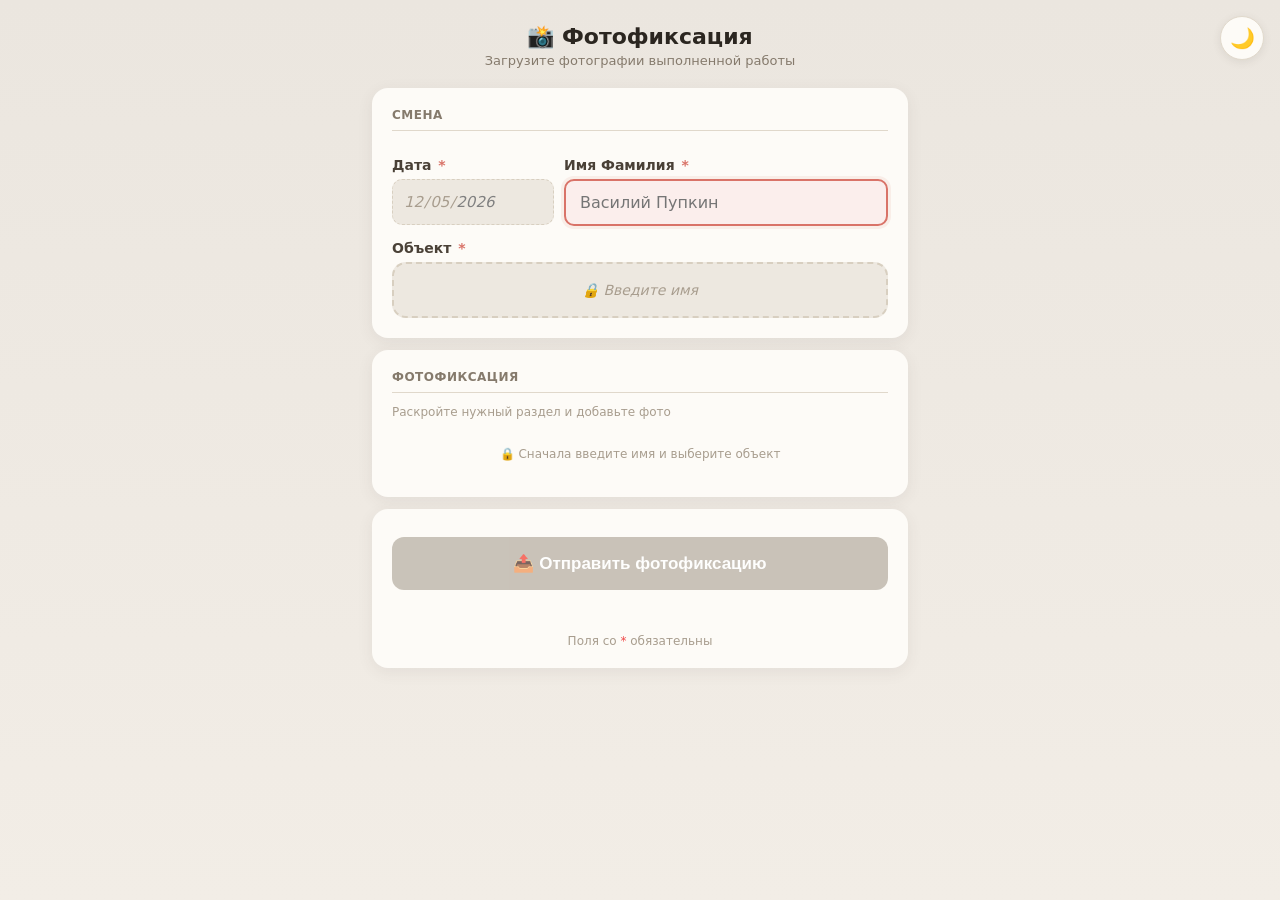
==== commit b6f8d41b: "Добавлена КМ-О, валидация помещений и кнопка повтора отправки.js" ====
--- a/photos.html
+++ b/photos.html
@@ -61,14 +61,9 @@
 <!-- ============ КАРТОЧКА 3: ОТПРАВКА ============ -->
 <div class="card">
   <button class="submit" id="btn-send" onclick="sendPhotos()" disabled>📤 Отправить фотофиксацию</button>
+  <button class="submit" id="btn-retry" onclick="retrySend()" style="display:none; background:#d9a94a; margin-top:10px;">🔄 Повторить неудавшиеся (0)</button>
   <div id="msg"></div>
   <p class="hint">Поля со <span style="color:#ef4444">*</span> обязательны</p>
-</div>
-
-<div class="footer">
-  <a href="index.html" style="color: var(--text-hint); text-decoration: none;">
-    ← Вернуться к отчёту
-  </a>
 </div>
 
 <!-- ============ ЭКРАН ПРОВЕРКИ ============ -->
--- a/style.css
+++ b/style.css
@@ -853,6 +853,24 @@
 }
 .mat-card:last-child { border-bottom: none; }
 
+/* Одиночные материалы (без вариантов) */
+.mat-card.mat-simple-card {
+  /* стандартные стили */
+}
+
+/* ============================================ */
+/*  МАТЕРИАЛ — ВАРИАНТ КАК АККОРДЕОН             */
+/* ============================================ */
+.mat-card.mat-variant-card {
+  padding: 0;
+  margin-bottom: 8px;
+  border: 1.5px solid var(--border);
+  border-radius: 10px;
+  background: var(--card-bg);
+  overflow: hidden;
+}
+.mat-card.mat-variant-card:last-child { margin-bottom: 0; }
+
 .mat-head {
   display: flex;
   align-items: center;
@@ -861,6 +879,56 @@
   flex-wrap: wrap;
   margin-bottom: 8px;
 }
+
+.mat-card.mat-variant-card .mat-head.mat-head-clickable {
+  padding: 10px 12px;
+  margin-bottom: 0;
+  cursor: pointer;
+  user-select: none;
+  transition: background .15s;
+}
+.mat-head.mat-head-clickable:hover { background: var(--hover-bg); }
+.mat-variant-card.expanded .mat-head.mat-head-clickable {
+  border-bottom: 1px dashed var(--border);
+}
+
+.mat-variant-arrow {
+  display: inline-flex;
+  align-items: center;
+  justify-content: center;
+  flex: 0 0 auto;
+  width: 14px;
+  height: 14px;
+  font-size: 11px;
+  color: var(--text-hint);
+  transition: transform .2s;
+  order: 0;
+}
+.mat-variant-card.expanded .mat-variant-arrow {
+  transform: rotate(90deg);
+}
+
+.mat-variant-body {
+  padding: 12px;
+}
+
+.mat-variant-hint {
+  flex: 0 0 auto;
+  font-size: 11px;
+  font-weight: 700;
+  color: var(--border-focus);
+  background: var(--input-disabled-bg);
+  padding: 2px 6px;
+  border-radius: 6px;
+  border: 1px solid var(--border);
+  white-space: nowrap;
+  margin-left: 4px;
+}
+.mat-variant-hint:empty { display: none; }
+
+/* ============================================ */
+/*  ОБЩИЕ ЭЛЕМЕНТЫ ШАПКИ МАТЕРИАЛА               */
+/* ============================================ */
 .mat-head-left {
   display: flex;
   align-items: center;
